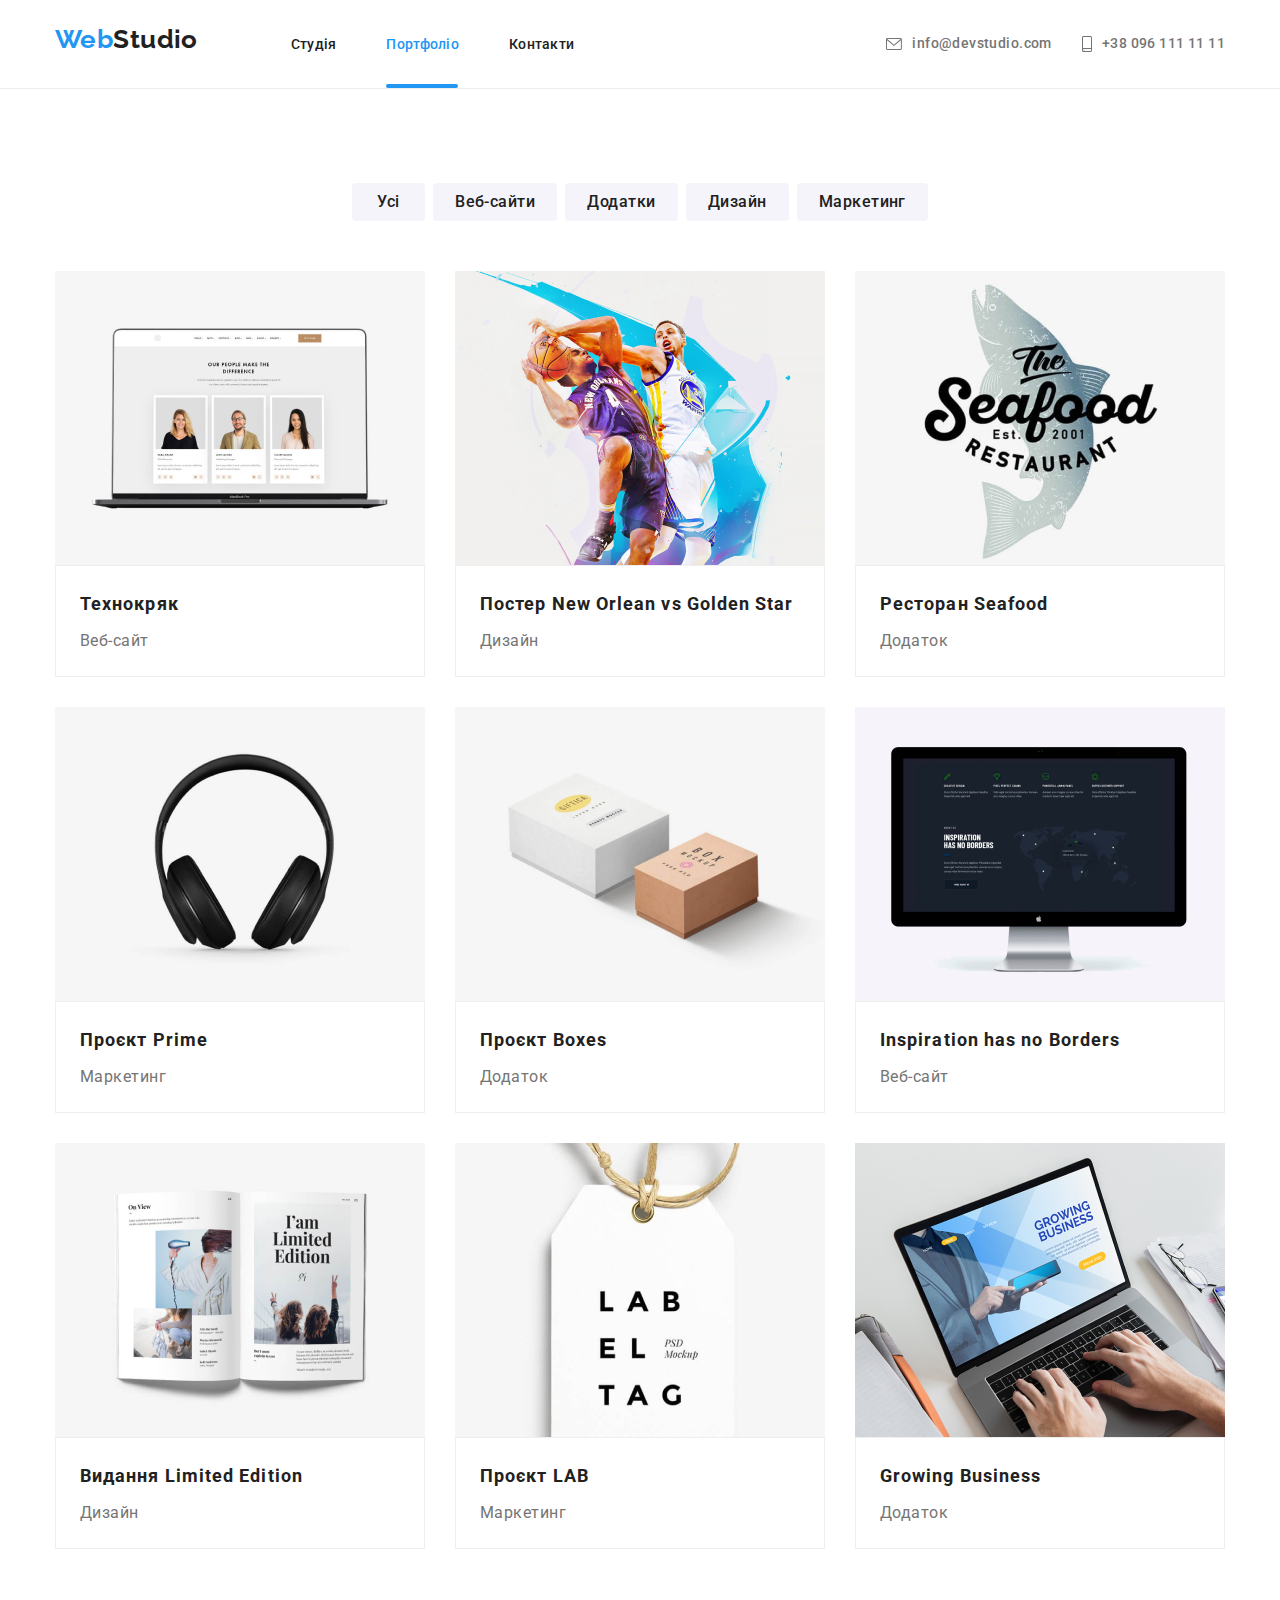
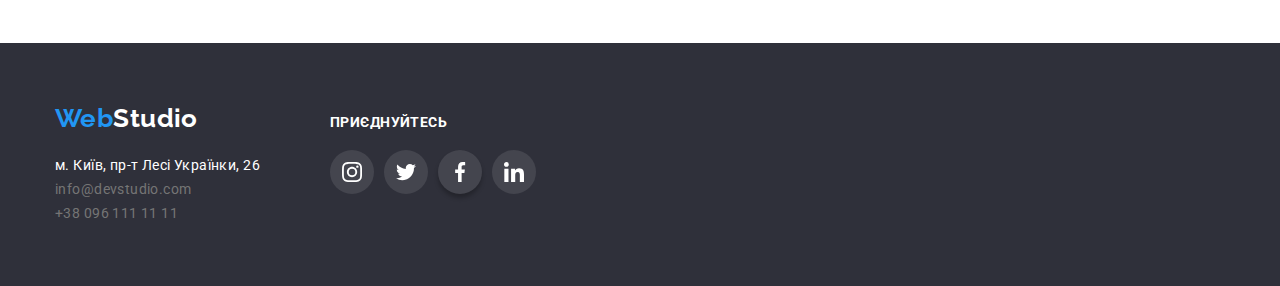
==== portfolio.html @ 05e3bb0e "Initial commit" ====
<!DOCTYPE html>
<html lang="uk">
 <head>
    <meta charset="UTF-8">
    <meta http-equiv="X-UA-Compatible" content="IE=edge">
    <meta name="viewport" content="width=device-width, initial-scale=1.0">
    <title>Document</title>
    <link rel="preconnect" href="https://fonts.googleapis.com">
    <link rel="preconnect" href="https://fonts.gstatic.com" crossorigin>
    <link href="https://fonts.googleapis.com/css2?family=Raleway:wght@700&family=Roboto:wght@400;500;700;900&display=swap" rel="stylesheet">
    <link rel="stylesheet" href="https://cdnjs.cloudflare.com/ajax/libs/modern-normalize/1.1.0/modern-normalize.min.css">
    <link rel="stylesheet" href="./css/stiles.css">
    
 </head>
 <body>
    <header>
       
      <div class="container">
        <div class="nav">
            <nav class="main-nav">
                <a href="./index.html" class="logo"><span class="web">Web</span>Studio </a>
                <ul class="site-nav">
                    <li class="item-nav"><a href="./index.html" class="site-nav">Студія </a></li>
                    <li class="item-nav"><a href="./portfolio.html" class="site-nav-active ">Портфоліо </a></li>
                    <li class="item-nav"><a href="" class="site-nav">Контакти </a></li>
                   
                 </ul>
             </nav>
               
             <ul class="connection">
              
                
                <li class="icon-mail">
                  <a href="mailto:info@devstudio.com" class="mail">
                     <svg class="mail-logo"><use  href="./img/sprite.svg#icon-envelope">
                     </use></svg>info@devstudio.com 
                  </a>
                </li>
                
                <li class="icon-phone"><a href="tel:+380961111111" class="phone"> <svg class="phone-logo" >
                  <use  href="./img/sprite.svg#icon-smartphone">
                  </use>
                 </svg>+38 096 111 11 11
               </a></li>
            </ul>
              
        </div>
       
            
                
            
     </div>
    </header>
     
        <main>
            <section class="section">
                
                <div class="container">

                    
                        <ul class="our-work">


                          
                            <li class="item">
                                <button class="button port">Усі</button>
            
                            </li>
                            <li class="item">
                                <button class="button port">Веб-сайти</button>
            
                            </li>
                            <li class="item">
                                <button class="button port">Додатки</button>
            
                            </li>
                            <li class="item">
                                <button class="button port">Дизайн</button>
            
                            </li>
                            <li class="item">
                                <button class="button port">Маркетинг</button>
            
                            </li>
                        </ul>



                        
                            <h1 class="visually-hidden">Наші роботи</h1>
                    
                      
                            <ul class="port-photo">


                              <a href="" class="item-foto ">
                                <li class="">
                                  <div class="foto-overley"><img src="./img/1img.png" alt="Технокряк" />
                                  </div>
                                 
                  
                                 <div class="card-content">
                                   <h2 class="portfolio">Технокряк</h2>
                                  <p class="name">
                                  Веб-сайт
                                  </p>
                                  </div>
                                </li>
                              </a>
                                
                              
                              <a href="" class="item-foto ">
                                <li class="">
                                  <div class="foto-overley"><img src="./img/2img.png" alt="Постер New Orlean" />
                                  </div>
                                  
                                   <div class="card-content">
                                     <h2 class="portfolio">Постер New Orlean vs Golden Star</h2>
                                       <p class="name">
                                          Дизайн
                                       </p>
                                   </div>
                                               
                                 </li>
                              </a>

                              
                              <a href="" class="item-foto ">
                                <li class="">
                                  <div class="foto-overley"><img src="./img/3.png" alt="Ресторан Seafood" />
                                  </div>
                                       
                                    <div class="card-content">
                                         <h2 class="portfolio">Ресторан Seafood</h2>
                                       <p class="name">
                                      Додаток
                                       </p>
                                    </div>
                                            
                                   
                                  </li>
                              </a>

                              
                              <a href="" class="item-foto ">
                                
                                <li class="">
                                    
                                  <div class="foto-overley"><img src="./img/4.png" alt="Проєкт Prime" />
                                  </div>
                                       
                                
                    
                                     <div class="card-content">
                                         <h2 class="portfolio">Проєкт Prime</h2>
                                       <p class="name">
                                    Маркетинг
                                       </p>
                                     </div>
                              
                            
                                </li>
                              </a>


                              
                              <a href="" class="item-foto ">
                                <li class="">
                                  <div class="foto-overley"><img src="./img/5.png" alt="Проєкт Boxes" />
                                  </div>
                                       
                                       
                                
                    
                                     <div class="card-content">
                                         <h2 class="portfolio">Проєкт Boxes</h2>
                                       <p class="name">
                                    Додаток
                                       </p>
                                     </div>
                             
                            
                                </li>
                              </a>

                              
                              <a href="" class="item-foto ">
                                <li class="">
                                  <div class="foto-overley"><img src="./img/6.png" alt="Inspiration has no Borders" />
                                  </div>
                                        
                                  
                                
                    
                                     <div class="card-content">
                                         <h2 class="portfolio">Inspiration has no Borders</h2>
                                       <p class="name">
                                    Веб-сайт
                                       </p>
                                     </div>
                              
                            
                            
                                </li>
                              </a>

                              
                              <a href="" class="item-foto ">
                                <li class="">
                                    
                                  <div class="foto-overley"><img src="./img/7.png" alt="Видання Limited Edition" />
                                  </div>
                                       
                               
                    
                                     <div class="card-content">
                                    <h2 class="portfolio">Видання Limited Edition</h2>
                                       <p class="name">
                                    Дизайн
                                       </p>
                                     </div>
                             
                            
                                </li>
                              </a>

                              
                              <a href="" class="item-foto ">
                                <li class="">
                                    
                                  <div class="foto-overley"><img src="./img/8.png" alt="Проєкт LAB" />
                                  </div>
                                       
                                
                    
                                     <div class="card-content">
                                         <h2 class="portfolio">Проєкт LAB</h2>
                                       <p class="name">
                                    Маркетинг
                                       </p>
                                     </div>
                              
                            
                                </li>
                              </a>

                              
                              <a href="" class="item-foto ">
                                <li class="">
                                    
                                  <div class="foto-overley"><img src="./img/9.png" alt="Growing Business" />
                                  </div>
                                       
                                
                    
                                     <div class="card-content">
                                         <h2 class="portfolio">Growing Business</h2>
                                       <p class="name">
                                    Додаток
                                       </p>
                                     </div>
                             
                            
                                </li>
                              </a>

                                


                               




                               


                               


                               


                               


                               
                            </ul>
                        
                    
                </div>

                
            </section>
        </main>
     
     
        <footer>
          <div class="container">
  
            
            <div class="footer">
                      <ul class="footer-list">
                        <address>
                        <a href="./index.html" class="footer logo"><span class="web">Web</span><span class="studio">Studio</span>  </a>
                         <li class="item"><a href="https://goo.gl/maps/DoAB9uZvHpaGdHEg8" class="address"> м. Київ, пр-т Лесі Українки, 26</a></li> 
                         <li class="item"> <a href="mailto:info@devstudio.com" class="footer-mail ">info@devstudio.com </a></li>
                         <li class="item"><a href="tel:+380961111111" class="footer-phone">+38 096 111 11 11 </a></li>
                        </address>
                        </ul>
  
                  <div class="union">
                    <p class="union-footer">ПРИЄДНУЙТЕСЬ</p>
                  <ul class="link-footer">
  
                    <li class="list-social">
                      <a href="" class="icon-footer">
                        <svg  class="svg" >
                          <use href="./img/sprite.svg#icon-instagram">
                          
                          </use>
                        </svg>
                      </a>
                      
                    </li>
  
                    <li class="list-social">
                      <a href="" class="icon-footer">
                        <svg  class="svg" >
                          <use href="./img/sprite.svg#icon-twitter">
                          
                          </use>
                        </svg>
                      </a>
                      
                    </li>
  
                    <li class="list-social">
                      <a href="" class="icon-footer-fb">
                        <svg  class="svg" >
                          <use href="./img/sprite.svg#icon-facebook">
                          
                          </use>
                        </svg>
                      </a>
                      
                    </li>
  
                    <li class="list-social">
                      <a href="" class="icon-footer">
                        <svg  class="svg" >
                          <use href="./img/sprite.svg#icon-linkedin">
                          
                          </use>
                        </svg>
                      </a>
                      
                    </li>
                   
                    
  
                  </ul>
                  </div>
                  
            </div>
              
                  
                    
                  
  
                  
              
             
          </div>
          
         
  
      </footer>
    
 </body>
</html>
---- css/stiles.css ----
:root{
    --primary-text-color: #757575; 
    --title-text-color:#212121;
    --accent-color: #212121;
    --active-link-color:#2196F3;
    --primary-bg-color: #fffffF;
    --bg-color:#2F303A;
    --button-bg-color:#F5F4FA;
    --icon-fill-color:#AFB1B8;
    --card-set-gap: 30px;
    --time-transition-duration:cubic-bezier(0.4, 0, 0.2, 1);
    --card-shadow: 0px 2px 1px -1px rgba(0, 0, 0, 0.2),
    0px 1px 1px 0px rgba(0, 0, 0, 0.14), 
    0px 1px 3px 0px rgba(0, 0, 0, 0.12);
}
h1,
h2,
h3,
h4,
h5,
h6,
p {
  margin: 0;
  padding: 0;
  
}
a{
    text-decoration: none;
}
body{
    
    
   color: var(--primary-text-color);
   background-color: var(--primary-bg-color);
   font-family: Roboto, sans-serif;
   font-size: 14px;
   line-height: 1.71;
   letter-spacing: 0.03em
   
}
img {
    display: block;
    max-width: 100%;
    height: auto;
  }


ul{
    list-style: none;
    margin: 0;
    padding: 0;
    margin-bottom: 0;
 } 
 /* стили навигации */
 header{
    border-bottom: 1px solid #ECECEC;
    
    
 }
 /* container */
.container{
   
    width: 1200px;
    padding: 0 15px;
    margin-left: auto;
    margin-right: auto;
}
.nav{
    display: flex;
}
 .main-nav{
    display: flex;
    
 }
 


 /* логотип */
 .logo{
    display: flex;
   
    padding-top: 24px;
    padding-bottom: 25px;
    margin-right: 93px;
    font-family: raleway, sans-serif;
    color:var(--title-text-color);
    font-weight: 700;
    font-size: 26px;
    line-height: 1.2;
    text-decoration: none;
    
    transition-property: color;
    transition-duration: 250ms;
    transition-timing-function: var(--time-transition-duration);

 }
 .logo:hover,
 .logo:focus{
    color: var(--active-link-color);
 }
 .web{ 
    color: var(--active-link-color);
    font-style: normal;
    font-weight: 700;
    font-size: 26px;
    line-height: 1.2;
 }
 
 
 
 
 .site-nav{
    display: flex;
    align-items: center;
     
    color: var(--accent-color);
    font-style: normal;
    font-weight: 500;
    line-height: 1.2;
    letter-spacing: 0.02em;
    text-decoration: none;
    margin-bottom: 0px;
    margin-top: 0;
    padding-left: 0;
    transition-property: color;
    transition-duration: 250ms;
    transition-timing-function: var(--time-transition-duration);
 }
 .site-nav-active{
    position: relative;
    
    color: var(--active-link-color);
    }
    .site-nav-active::after{
        position: absolute;
        display:inline-flex;
        content: "";
        width:100%;
        height: 4px;
        border-radius: 4px;
        background-color: var(--active-link-color);
        bottom: -36.5px ;
        right: 0.6px;
    }
    .site-nav .site-nav{
        padding-top: 32px;
        padding-bottom: 32px;
    }
 .site-nav .item-nav:not(:last-child){
    margin-right: 50px;
    
 }
 
 
.site-nav:hover,
.site-nav:focus{
    color:var(--active-link-color);
}
/* connection */
.connection{ 
    
    display: flex;
    align-items: center;
   padding-left: 0;
    margin-top: 0;
    margin-bottom: 0; 
   margin-right: 0;
   margin-left: auto;
   font-weight: 500;
   
}

.mail{
    display: flex;
    align-items: center;
    padding-top: 32px;
    padding-bottom: 32px;
    color: var(--primary-text-color);
    text-decoration: none;
    transition-property: color;
    transition-duration: 250ms;
    transition-timing-function: var(--time-transition-duration);
}



 .mail-logo{
    
    fill: var(--primary-text-color);
    width: 16px;
    height: 12px;
    margin-right: 10px;
    transition-property: color;
    transition-duration: 250ms;
    transition-timing-function: var(--time-transition-duration);
}
 
 .phone-logo{
   
    width: 10px;
    height: 16px;
    
    margin-right: 10px;
    fill: var(--primary-text-color);
    transition-property: color;
    transition-duration: 250ms;
    transition-timing-function: var(--time-transition-duration);
}
.icon-phone{
    margin-left: 30px;
    fill: var(--primary-text-color);
    transition-property: color;
    transition-duration: 250ms;
    transition-timing-function: var(--time-transition-duration);
   
}


.mail:hover,
.mail:focus{
    color:var(--active-link-color);
}
.mail:hover svg,
.mail:focus svg{
    fill:var(--active-link-color);
}
.phone{
    display: flex;
    align-items: center;
    padding-top: 32px;
    padding-bottom: 32px;
    
    margin-top: 0;
    margin-bottom: 0;  
      
    color: var(--primary-text-color);
    text-decoration: none;
    transition-property: color;
    transition-duration: 250ms;
    transition-timing-function: var(--time-transition-duration);
}

.phone:hover, 
.phone:focus{
    color:var(--active-link-color);
}

.phone:hover svg, 
.phone:focus svg{
    fill:var(--active-link-color);
}


/* hero */
.hero{
   
   background-image:url(../img/Img\ Overlay.png), url(../img/Img.jpg);
   background-repeat: no-repeat;
    background-color: var(--bg-color);
    padding: 200px 0;
   background-size: cover;
    background-position: 50% 50%;
    max-width: 1600px;
    height: 600px;
    margin-left: auto;
    margin-right: auto;
 }
 .hero-div{
    width: 1200px;
    text-align: center;
    padding: 0;
 }
.hero-title{
    width: 696px;
    color: var(--primary-bg-color);
    font-style: normal;
    font-weight: 900;
    font-size: 44px;
    line-height: 1.4;
    letter-spacing: 0.06em;
    text-transform: uppercase;    
    margin-top: 0;  
    margin-bottom: 30px;  
    margin-left: auto;
    margin-right: auto;
    
}





/* Button */

.button{
    font-family: Roboto, sans-serif;
    color: var(--primary-bg-color);
    background-color: var(--active-link-color) ;
    cursor: pointer;
    font-weight: 700;
    font-size: 16px;
    line-height: 1.8;
    letter-spacing: 0.06em;
    border: none;
    min-width: 73px;
    transition-property: color;
    transition-duration: 250ms;
    transition-timing-function: var(--time-transition-duration);

}

.button.order{
    padding: 10px 32px;
    min-width: 216px;
    border-radius: 4px;
    
}

.button:hover,
.button:focus{
    color:var(--accent-color);
    background-color: var(--active-link-color);
}

.backdrop{
    position: fixed;
    top: 0;
    left: 0;
    width: 100%;
    height: 100%;
    background-color: rgba(0, 0, 0, 0.2);
    transition-duration: 250ms;
    transition-timing-function: var(--time-transition-duration)
}

.backdrop.is-hidden{
    opacity: 0;
    pointer-events: none;
}
.modal{
    position: absolute;
    top: 50%;
    left: 50%;
    transform: translate(-50%, -50%);
    width: 528px;
    height: 581px;
    background-color: var(--primary-bg-color);
    box-shadow: 0px 1px 3px rgba(0, 0, 0, 0.12), 0px 1px 1px rgba(0, 0, 0, 0.14), 0px 2px 1px rgba(0, 0, 0, 0.2);
    border-radius: 4px;
    
}

.close-modal{
    position: absolute;
   
    right: 8px;
    top: 8px;
   min-width: 30px;
    height: 30px;
    background-image:url(../img/close.png) ;
    fill: var(--accent-color);
    
    background-color: var(--primary-bg-color);
    background-position: center;
    border: none;
    cursor: pointer;
}

/* class="benefits" */

.benefits-m{
    display: flex;
    margin-top: 0;
    margin-bottom: 0;
    padding: 0;
   
}
.benefits-m .item{
 width: 270px;
 
}
.benefits-m .item:not(:last-child){
    margin-right: 30px;
}

.benefits-m .item::before{
    display: block;
    content: "";
    height: 120px;
    background-color: var(--button-bg-color);
    background-repeat: no-repeat;
    background-position: center; 
    
}

 
.icon-antena::before{
    background-image: url("../img/Group\ \(1\).svg");
   
}
.icon-clock::before{
    background-image:url("../img/clock\ 1\ \(1\).svg") ;
}
.icon-pc::before{
    background-image: url("../img/diagram\ 1\ \(1\).svg");
}
.icon-cosmo::before{
    background-image: url("../img/astronaut\ 1\ \(1\).svg");
}
.visually-hidden{
    position: absolute;
  width: 1px;
  height: 1px;
  margin: -1px;
  border: 0;
  padding: 0;
  white-space: nowrap;
  clip-path: inset(100%);
  clip: rect(0 0 0 0);
  overflow: hidden;
}
.benefits{
    font-style: normal;
    font-weight: 700;
    font-size: 14px;
    line-height: 1.2;
    letter-spacing: 0.03em;
    text-transform: uppercase;
    color: var(--title-text-color);
    margin: 0;
    margin-bottom: 10px;
    margin-top: 30px;

}
.text{
    margin: 0;
}

/* section */
section{
    
   
    padding-top: 94px;
    padding-bottom: 94px;
}
.section-ow{
    padding-top: 0;
}

 .card-thumb{
    position: relative;
}

.card-thumb-decstop::before{
    position: absolute;
    content: "";
    display: flex;
    width: 100%;
    height: 70px;
    background-color: rgba(47, 48, 58, 0.8);
    transform: translate(0%, 225px);
}

.card-thumb-decstop::after{
    position: absolute;
    content: "Десктопні додатки";
    font-weight: 700;
    font-size: 14px;
    line-height: 16px;
    text-align: center;
    letter-spacing: 0.03em;
    color: var(--primary-bg-color);
    text-transform: uppercase;
    transform: translate(-50%, -40px);
}

.card-thumb-mobail{
    position: relative;
}
.card-thumb-mobail::before{
    position: absolute;
    content: "";
    display: flex;
    width: 100%;
    height: 70px;
    background-color: rgba(47, 48, 58, 0.8);
    transform: translate(0%, 225px);
}

.card-thumb-mobail::after{
    position: absolute;
    content: "Мобільні додатки";
    font-weight: 700;
    font-size: 14px;
    line-height: 16px;
    text-align: center;
    letter-spacing: 0.03em;
    color: var(--primary-bg-color);
    text-transform: uppercase;
    transform: translate(-50%, -40px);
}

.card-thumb-disain{
    position: relative;
}
.card-thumb-disain::before{
    position: absolute;
    content: "";
    display: flex;
    width: 100%;
    height: 70px;
    background-color: rgba(47, 48, 58, 0.8);
    transform: translate(0%, 225px);
}

.card-thumb-disain::after{
    position: absolute;
    content: "Дизайнерські рішення";
    font-weight: 700;
    font-size: 14px;
    line-height: 16px;
    text-align: center;
    letter-spacing: 0.03em;
    color: var(--primary-bg-color);
    text-transform: uppercase;
    transform: translate(-50%, -40px);
}

.card-thumb-decstop{
    position: relative;
}
/* Чим ми займаємось */


.work.list{
   
    font-style: normal;
    font-weight: 700;
    font-size: 36px;
    line-height: 1.2;
   text-align: center;
    letter-spacing: 0.03em;
   
   margin: 0;
   margin-bottom: 50px;
    color: var(--title-text-color);
}
.what.we.work{
   
  list-style: none;
  display: flex;
  gap: var(--card-set-gap);
  margin-bottom: 0;
}



/* team*/
.work{
    font-style: normal;
    font-weight: 700;
    font-size: 36px;
    line-height: 1.2;
    text-align: center;
    letter-spacing: 0.03em;
   
   margin: 0;
   margin-bottom: 50px;
    color: var(--title-text-color);
}
.section-team{
    background-color: var(--button-bg-color);
    padding: 94px 0;
}
.team{
    display: flex;
    margin-top: 0;
    margin-bottom: 0;
    padding-left: 0;
    border-radius: 4px;
  
    
    
}
.team .item-team{
    width: 270px;
    margin-right: 30px;
    border: 1px solid#ECECEC;
    border-radius: 0px 0px 4px 4px;
    background-color: var(--primary-bg-color);
    box-shadow: 0px 1px 3px rgba(0, 0, 0, 0.12), 
    0px 1px 1px rgba(0, 0, 0, 0.14), 
    0px 2px 1px rgba(0, 0, 0, 0.2);
}   
.team .item-team:nth-child(4n){
    margin-right: 0;
}

.card-comand{
    padding: 30px 0;

}
.comand{
    margin-bottom: 10px;
    line-height: 1.2;
    letter-spacing: 0.03em;
    color:  var(--title-text-color);
    font-weight: 500;
    text-align: center;
    box-shadow:(0px 4px 4px rgba(0, 0, 0, 0.25));
}

.action{
    display: flex;
    
    justify-content: center;
    margin-bottom: 0;
    
}
.svg{
    
    width: 20px;
    height: 20px;
    padding: 0;
   
}
  .list-social{
    
    margin-left: 10px;
}
.list-social:nth-child(1){
    margin-left: 0;
   }


   .link-icon{
    width: 44px;
    height: 44px;
    display: flex;
    align-items: center;
    justify-content: center;
    border: none;
    border-radius: 50%;
    background-color: var(--primary-bg-color);
    fill: var(--icon-fill-color);
    transition-property: background-color, fill;
    transition-duration: 250ms;
    transition-timing-function: var(--time-transition-duration);
    
   } 

   .link-icon:hover,
   .link-icon:focus{
    background-color: var(--active-link-color);
    fill: var(--primary-bg-color);
   }

   
    
.card-text{
    margin-bottom: 16px;
    font-size: 16px;
    line-height: 1.2;
    letter-spacing: 0.03em;
    color: var(--primary-text-color);
    text-align: center;
    font-weight: 400;
}

.clients{
    display: flex;
    margin-top: 0;
    margin-bottom: 0;
    padding-left: 0;
}

.client-item{
    display: flex;
    justify-content: center;
    width: 170px;
    height: 92px;
    margin-left: 30px;
    
   
}

.client-item:nth-child(1){
 margin-left: 0;
}

.client-icon{
    display: flex;
    justify-content: center;
    align-items: center;
    fill: var(--icon-fill-color);
    width: 100%;
    height: 100%;
    border: 1px solid #AFB1B8;
    border-radius: 4px;
    transition-property: border, fill;
    transition-duration: 250ms;
    transition-timing-function: var(--time-transition-duration);
}

.client-logo{
   width: 106px;
   height: 60px;
}

.client-icon:hover,
.client-icon:focus{
fill: var(--active-link-color);
border: 1px solid var(--active-link-color);
}


/* footer */

footer{
    display: flex;
    margin-bottom: 0;
    margin: 0px  ;
    padding: 60px 0;
    background-color: var(--bg-color);
    color: var(--primary-bg-color);
   
    
}
.footer{
    display: flex;
    align-items: baseline;
}

.footer.logo{
    display: inline-block;
    margin-bottom: 20px;
    margin-left: 0;
    margin-right: 0;
    padding: 0;
}

 .item-footer{
    margin-bottom: 9px;
}
 .item-footer:last-child{
    margin-bottom: 0;
}
.address{
    
    text-decoration: none;
    font-style: normal;
    color:var(--primary-bg-color)
    


}

.footer-mail,
.footer-phone{
    font-style: normal;
    color: var(--primary-text-color);
    text-decoration: none;
    transition-property: color;
    transition-duration: 250ms;
    transition-timing-function: var(--time-transition-duration);   
    
}
.address:hover,
.address:focus,
.footer-mail:hover,
.footer-mail:focus,
.footer-phone:hover,
.footer-phone:focus{
    color:var(--active-link-color);
    
}

.link-footer{
    display: flex;
    
    
}
.union{
    margin-left: 70px;
    
}

.union-footer{
    
   
    font-weight: 700;
    font-size: 14px;
    line-height: 16px;
    letter-spacing: 0.03em;
    text-transform: uppercase;
    margin-bottom: 20px;
}
.icon-footer{
    display: flex;
    align-items: center;
    justify-content: center;
    background-color: rgba(255, 255, 255, 0.1);
    border: none;
    border-radius: 50%;
    width: 44px;
    height: 44px;
    fill: var(--primary-bg-color);
    transition-property: background-color;
    transition-duration: 250ms;
    transition-timing-function: var(--time-transition-duration);
}
.icon-footer:hover,
.icon-footer:focus,
.icon-footer-fb:focus,
.icon-footer-fb:hover{
    background-color: var(--active-link-color);
}


.icon-footer-fb{
    display: flex;
    align-items: center;
    justify-content: center;
    background-color: rgba(255, 255, 255, 0.1);
    border: none;
    border-radius: 50%;
    width: 44px;
    height: 44px;
    fill: var(--primary-bg-color);
    box-shadow: 0px 4px 4px rgba(0, 0, 0, 0.25);
}
/* portfolio */

.studio{
    color: var(--primary-bg-color);
    font-style: normal;
    font-weight: 700;
    font-size: 26px;
    line-height: 31px;
}
.studio:hover{
color:var(--active-link-color);
}


.our-work{
    display: flex;
    justify-content: center;
    min-width: 73px;
    padding-left: 0;
    margin-top: 0;
    margin-bottom: 50px;
    border-radius: 4px;
   
   

    
}

.our-work .item + .item{
    margin-left: 8px;
}
.button.port.active{
    background-color: var(--active-link-color);
    color: var(--primary-bg-color) ;
    padding: 6px 25px;
   
}
.button.port{
    color: var(--accent-color);
    font-style: normal;
    font-weight: 500;
    font-size: 16px;
    line-height: 1.2;
    background-color: var(--button-bg-color);
    letter-spacing: 0.03em;
    height: 38px;
    left: 593px;
    top: 174px;
    padding: 6px 22px;
    border-radius: 4px;
    transition-property: color, background-color;
    transition-duration: 250ms;
    transition-timing-function: var(--time-transition-duration);
}
.button.port.active:hover,
.button.port.active:focus,
.button.port:hover,
.button.port:focus{
    color: var(--primary-bg-color);
    background-color: var(--active-link-color);
}
.item-foto{
    
    transition-property:  box-shadow;
    transition-duration: 250ms;
    transition-timing-function: var(--time-transition-duration);
    
}
.foto-overley{
    position: relative;
    width: 370px;
    height: 294px;
    overflow: hidden;
}
.foto-overley::before{
    position: absolute;
    content: "";
    top: 0;
    left: 0;
    width: 100%;
    height: 100%;
    background-color: rgba(33, 150, 243, 0.9);;
    transform: translatey(100%);
    transition: transform 250ms var(--time-transition-duration);
}
.foto-overley::after{
    position: absolute;
    content: "Ресурс пропонує комплексні пропозиції з різним рівнем функціоналу та сервісів. Все це дозволить відвідувачу отримати вичерпні відомості про компанію чи приватну особу.";
    font-size: 18px;
    line-height: 1.56;
    color: var(--primary-bg-color);
    top: 0;
    left: 0;
    width: 100%;
    padding: 63px 24px;
    transform: translatey(100%);
    transition: transform 250ms var(--time-transition-duration);
    
}

 .item-foto:hover .foto-overley::after, 
 .item-foto:focus .foto-overley:focus:after,
 .item-foto:hover .foto-overley::before, 
 .item-foto:focus .foto-overley:focus::before{
    transform: translateY(0);
}


.item-foto:hover, 
.item-foto:focus{
    box-shadow: 0px 4px 4px rgba(0, 0, 0, 0.25);
}
.port-photo{
    width: 1200px;
    display: flex;
    flex-wrap: wrap;
    padding-left: 0;
    padding-right: 0;
    margin-top: 0;
    margin-bottom: 0;
    
}

.list-foto{
    text-decoration: none;
}

.port-photo > .item-foto{
    flex-basis: calc(100% / 3 - var(--card-set-gap));
    
    
    margin-left: var(--card-set-gap);
    margin-top: var(--card-set-gap);
}
.port-photo > .item-foto:nth-child(3n + 1) {
    margin-left: 0;
   
  }
  .port-photo > .item-foto:nth-child(-n + 3) {
    margin-top: 0;
  }


   
.portfolio{
    margin-bottom: 4px;
    font-style: normal;
    font-weight: 700;
    font-size: 18px;
    line-height: 2;
    
    letter-spacing: 0.06em;
    color: var(--title-text-color);

}

.name{
   
    font-style: normal;
    font-weight: 400;
    font-size: 16px;
    line-height: 1.88;
    letter-spacing: 0.03em;
    color: var(--primary-text-color);
    margin: 0;
}
.card-content{
    padding: 20px 24px;
    border: 1px solid #EEEEEE;
    
}
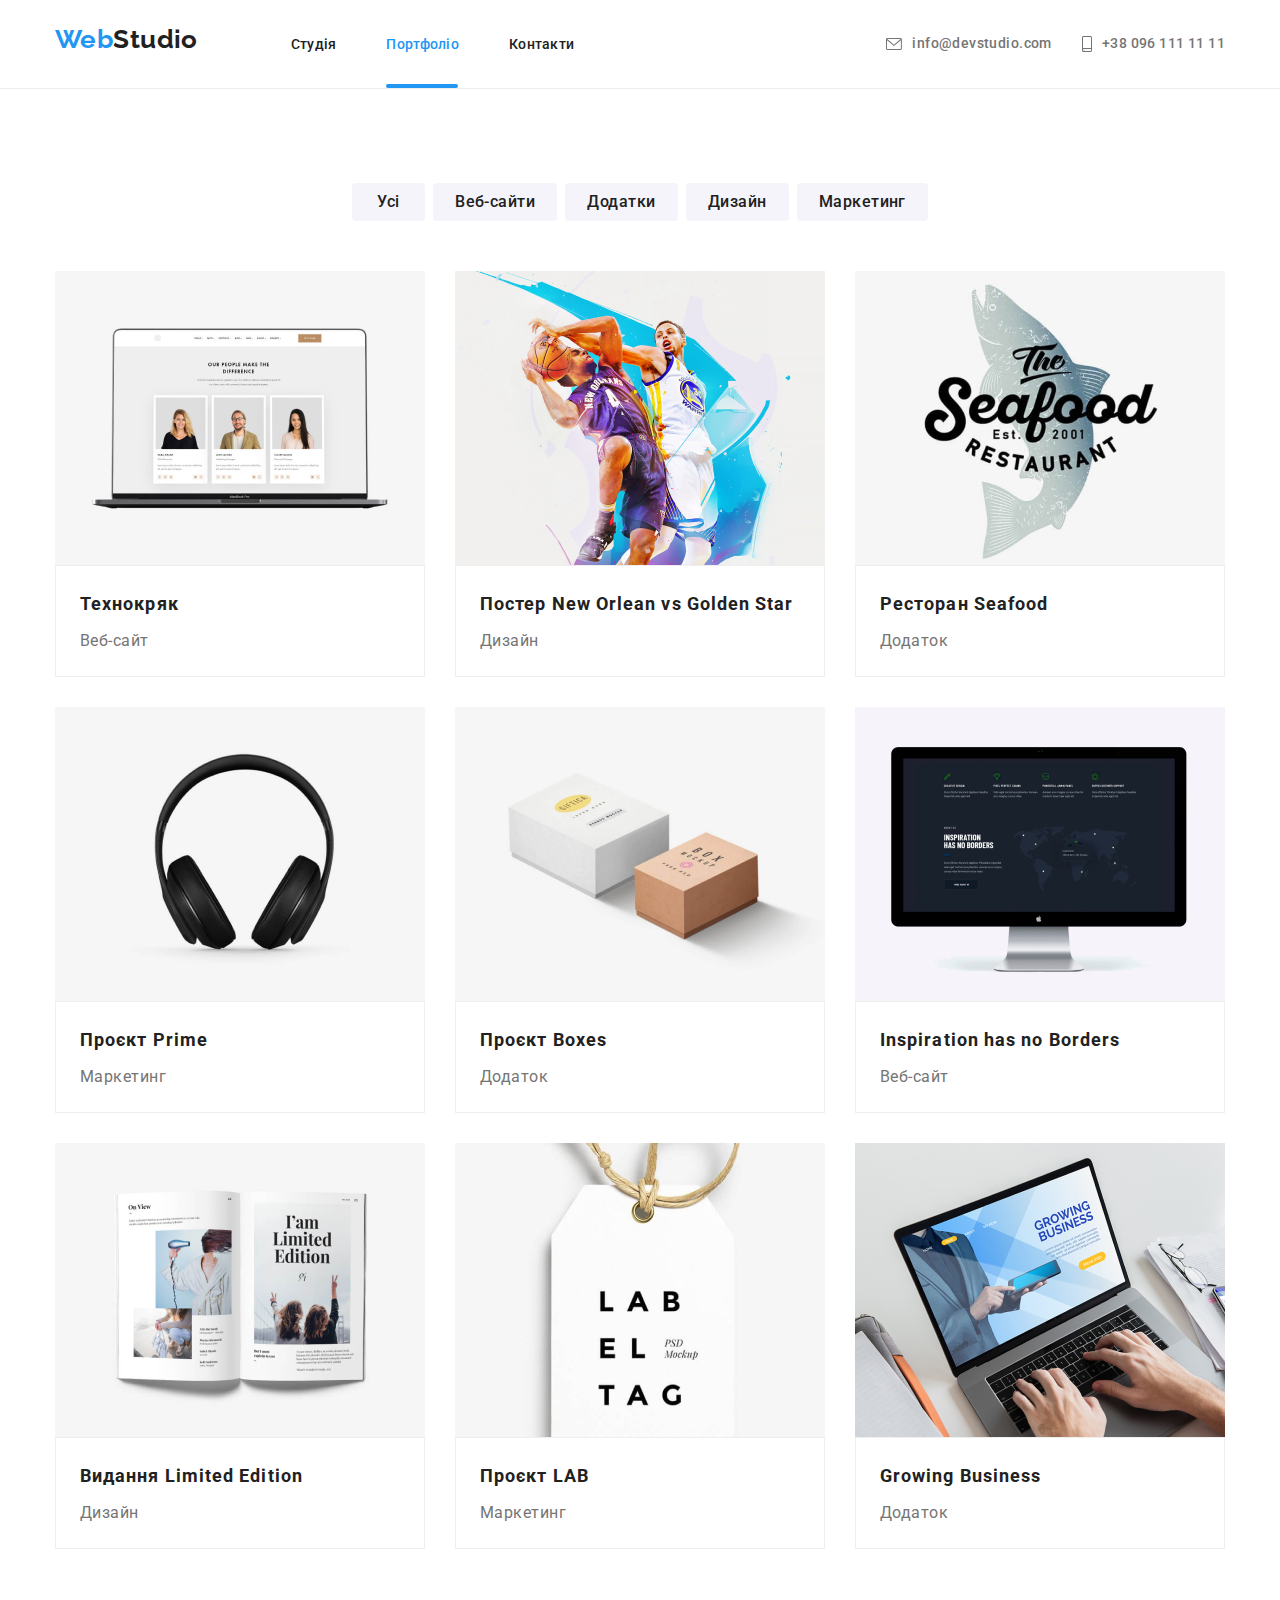
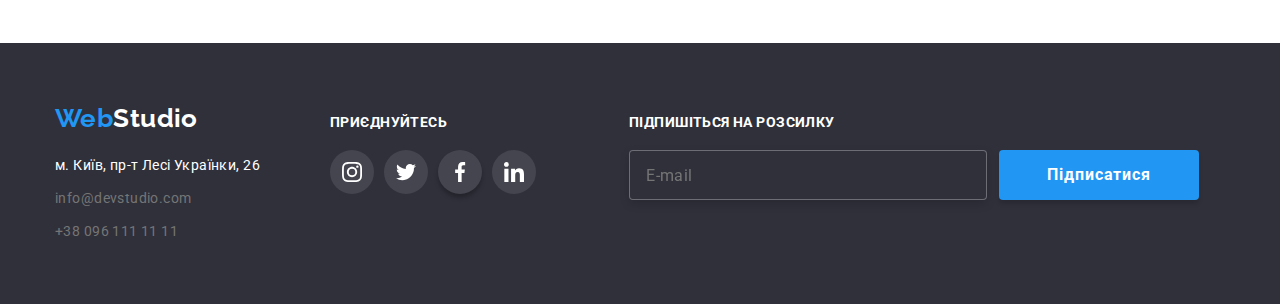
==== commit 771d6358: "9.10" ====
--- a/portfolio.html
+++ b/portfolio.html
@@ -300,70 +300,79 @@
   
             
             <div class="footer">
-                      <ul class="footer-list">
-                        <address>
-                        <a href="./index.html" class="footer logo"><span class="web">Web</span><span class="studio">Studio</span>  </a>
-                         <li class="item"><a href="https://goo.gl/maps/DoAB9uZvHpaGdHEg8" class="address"> м. Київ, пр-т Лесі Українки, 26</a></li> 
-                         <li class="item"> <a href="mailto:info@devstudio.com" class="footer-mail ">info@devstudio.com </a></li>
-                         <li class="item"><a href="tel:+380961111111" class="footer-phone">+38 096 111 11 11 </a></li>
-                        </address>
-                        </ul>
-  
-                  <div class="union">
-                    <p class="union-footer">ПРИЄДНУЙТЕСЬ</p>
-                  <ul class="link-footer">
-  
-                    <li class="list-social">
-                      <a href="" class="icon-footer">
-                        <svg  class="svg" >
-                          <use href="./img/sprite.svg#icon-instagram">
-                          
-                          </use>
-                        </svg>
-                      </a>
-                      
-                    </li>
-  
-                    <li class="list-social">
-                      <a href="" class="icon-footer">
-                        <svg  class="svg" >
-                          <use href="./img/sprite.svg#icon-twitter">
-                          
-                          </use>
-                        </svg>
-                      </a>
-                      
-                    </li>
-  
-                    <li class="list-social">
-                      <a href="" class="icon-footer-fb">
-                        <svg  class="svg" >
-                          <use href="./img/sprite.svg#icon-facebook">
-                          
-                          </use>
-                        </svg>
-                      </a>
-                      
-                    </li>
-  
-                    <li class="list-social">
-                      <a href="" class="icon-footer">
-                        <svg  class="svg" >
-                          <use href="./img/sprite.svg#icon-linkedin">
-                          
-                          </use>
-                        </svg>
-                      </a>
-                      
-                    </li>
-                   
-                    
-  
-                  </ul>
-                  </div>
-                  
-            </div>
-              
+              <ul class="footer-list">
+                <address>
+                <a href="./index.html" class="footer logo"><span class="web">Web</span><span class="studio">Studio</span>  </a>
+                 <li class="item-footer"><a href="https://goo.gl/maps/DoAB9uZvHpaGdHEg8" class="address"> м. Київ, пр-т Лесі Українки, 26</a></li> 
+                 <li class="item-footer"><a href="mailto:info@devstudio.com" class="footer-mail ">info@devstudio.com </a></li>
+                 <li class="item-footer"><a href="tel:+380961111111" class="footer-phone">+38 096 111 11 11 </a></li>
+                </address>
+                </ul>
+
+          <div class="union">
+            <p class="union-footer">ПРИЄДНУЙТЕСЬ</p>
+          <ul class="link-footer">
+
+            <li class="list-social">
+              <a href="" class="icon-footer">
+                <svg  class="svg" >
+                  <use href="./img/sprite.svg#icon-instagram">
+                  
+                  </use>
+                </svg>
+              </a>
+              
+            </li>
+
+            <li class="list-social">
+              <a href="" class="icon-footer">
+                <svg  class="svg" >
+                  <use href="./img/sprite.svg#icon-twitter">
+                  
+                  </use>
+                </svg>
+              </a>
+              
+            </li>
+
+            <li class="list-social">
+              <a href="" class="icon-footer-fb">
+                <svg  class="svg" >
+                  <use href="./img/sprite.svg#icon-facebook">
+                  
+                  </use>
+                </svg>
+              </a>
+              
+            </li>
+
+            <li class="list-social">
+              <a href="" class="icon-footer">
+                <svg  class="svg" >
+                  <use href="./img/sprite.svg#icon-linkedin">
+                  
+                  </use>
+                </svg>
+              </a>
+              
+            </li>
+           
+            
+
+          </ul>
+          </div>
+          <div class="footer-sub">
+          <div class="subscription">
+            <label >Підпишіться на розсилку</label> <input type="email" placeholder="E-mail" class="subscry">
+            
+          </div>
+
+          
+            <button class="button-sub">Підписатися</button>
+          </div>
+          
+    </div>
+      
                   
                     
                   
--- a/css/stiles.css
+++ b/css/stiles.css
@@ -339,33 +339,183 @@
 }
 .modal{
     position: absolute;
+    display: flex;
+    flex-direction: column;
+    
     top: 50%;
     left: 50%;
     transform: translate(-50%, -50%);
     width: 528px;
-    height: 581px;
+    min-height: 581px;
     background-color: var(--primary-bg-color);
     box-shadow: 0px 1px 3px rgba(0, 0, 0, 0.12), 0px 1px 1px rgba(0, 0, 0, 0.14), 0px 2px 1px rgba(0, 0, 0, 0.2);
     border-radius: 4px;
-    
+    padding: 40px;
+    
+    
+}
+.data{
+    font-family: 'Roboto';
+    font-style: normal;
+    font-weight: 700;
+    font-size: 20px;
+    line-height: 23px;
+    text-align: center;
+    letter-spacing: 0.03em;
+    color: var(--accent-color);
+
+    margin-bottom: 30px;
+  }
+
+  .form-fild{
+    position: relative;
+    margin-bottom: 34px;
+    display: flex;
+    flex-direction: column;
+   
+  }
+
+  
+
+  .form-label{
+    position: absolute;
+    top: 50%;
+    left: 40px;
+    margin: 0;
+    padding: 0;
+    
+    margin-bottom: 4px;
+    transform: translateY(-50%)
+    
+    
+  }
+
+  .form-fild input {
+    margin: 0;
+    padding: 16px 20px;
+    padding-left: 50px;
+    border: 1px solid var(--accent-color);
+    border-radius: 4px;
+
+  }
+  .form-fild input:focus{
+    border: solid var(--active-link-color);
+   
+  }
+  
+  
+  
+    textarea{
+      resize: none;
+      padding: 6px 10px;
+      height: 120px;
+    }
+   
+  
+    .send{
+      font-family: 'Roboto';
+      font-style: normal;
+      font-weight: 700;
+      font-size: 16px;
+      line-height: 30px;
+      margin-left: auto;
+      margin-right: auto;
+      
+      
+      
+      letter-spacing: 0.06em;
+      
+      color: var(--primary-bg-color);
+      background-color: var(--active-link-color);
+      width: 150px;
+      border: none;
+      border-radius: 5px;
+      
+    }
+  
+    .check{
+      display: flex;
+      justify-content: center;
+      align-items: center;
+      margin-bottom: 30px;
+      font-family: 'Roboto';
+      font-style: normal;
+      font-weight: 400;
+      font-size: 14px;
+      line-height: 24px;
+      /* identical to box height, or 171% */
+
+      letter-spacing: 0.03em;
+
+      color: var(--primary-text-color);
+
+    }
+   
+     
+   .box{
+    margin-right: 7px;
+    width: 16px;
+    height: 15px;
+    
+   }
+   
+  
+   .icon{
+    position: absolute;
+    display: inline-block;
+    top: 50%;
+    left: 14px;
+    transform: translateY(-50%);
+    
+    
+   }
+
+.svg-modal{
+    width: 18px;
+    height: 18px;
+}
+
+.form-fild:focus-within > .icon, .form-input:not(:placeholder-shown) + .svg-modal{
+    fill: var(--active-link-color);
+}
+
+.treaty{
+    color: var(--active-link-color);
+    text-decoration: underline;
+    margin-left: 5px;
 }
 
 .close-modal{
     position: absolute;
    
-    right: 8px;
+    right: -6px;
     top: 8px;
-   min-width: 30px;
+    width: 30px;
     height: 30px;
-    background-image:url(../img/close.png) ;
+    
     fill: var(--accent-color);
     
     background-color: var(--primary-bg-color);
     background-position: center;
     border: none;
+    border-radius: 50%;
     cursor: pointer;
 }
 
+.close-modal:hover{
+    fill: var(--active-link-color)
+}
+
+textarea{
+    resize: none;
+    padding: 12px, 16px;
+}
+
+.form-fild:focus-within > .form-label, .form-input:not(:placeholder-shown) + .form-label
+ {
+  transform: translate(-40px, -55px);
+ 
+ }
 /* class="benefits" */
 
 .benefits-m{
@@ -829,6 +979,67 @@
     fill: var(--primary-bg-color);
     box-shadow: 0px 4px 4px rgba(0, 0, 0, 0.25);
 }
+
+.subscription{
+    display: flex;
+    flex-direction: column;
+    justify-content: center;
+    margin-left: 93px;
+    text-transform: uppercase;
+    font-weight: 700;
+    font-size: 14px;
+    line-height: 16px;
+}
+
+.subscry{
+    width: 358px;
+    height: 50px;
+    background-color: var(--bg-color);
+    border: 1px solid rgba(255, 255, 255, 0.3);
+    filter: drop-shadow(0px 4px 4px rgba(0, 0, 0, 0.15));
+    border-radius: 4px;
+    padding-left: 16px;
+    margin-top: 20px;
+    font-family: 'Roboto';
+    font-style: normal;
+    font-weight: 400;
+    font-size: 16px;
+    line-height: 20px;
+    /* identical to box height, or 125% */
+    letter-spacing: 0.03em;
+    color: rgba(255, 255, 255, 0.6);
+}
+
+.button-sub{
+    width: 200px;
+    height: 50px;
+    background-color: var(--active-link-color);
+    box-shadow: 0px 4px 4px rgba(0, 0, 0, 0.15);
+    border-radius: 4px;
+    border: none;
+    padding: 10px 28px;
+    font-family: 'Roboto';
+    font-style: normal;
+    font-weight: 700;
+    font-size: 16px;
+    line-height: 30px;
+/* identical to box height, or 188% */
+    letter-spacing: 0.06em;
+    color: var(--primary-bg-color);
+    margin-left: 12px;
+    cursor: pointer;
+}
+
+.button-sub:hover,
+.button-sub:focus{
+    color:var(--accent-color);
+    
+}
+
+.footer-sub{
+    display: flex;
+    align-items: flex-end
+}
 /* portfolio */
 
 .studio{
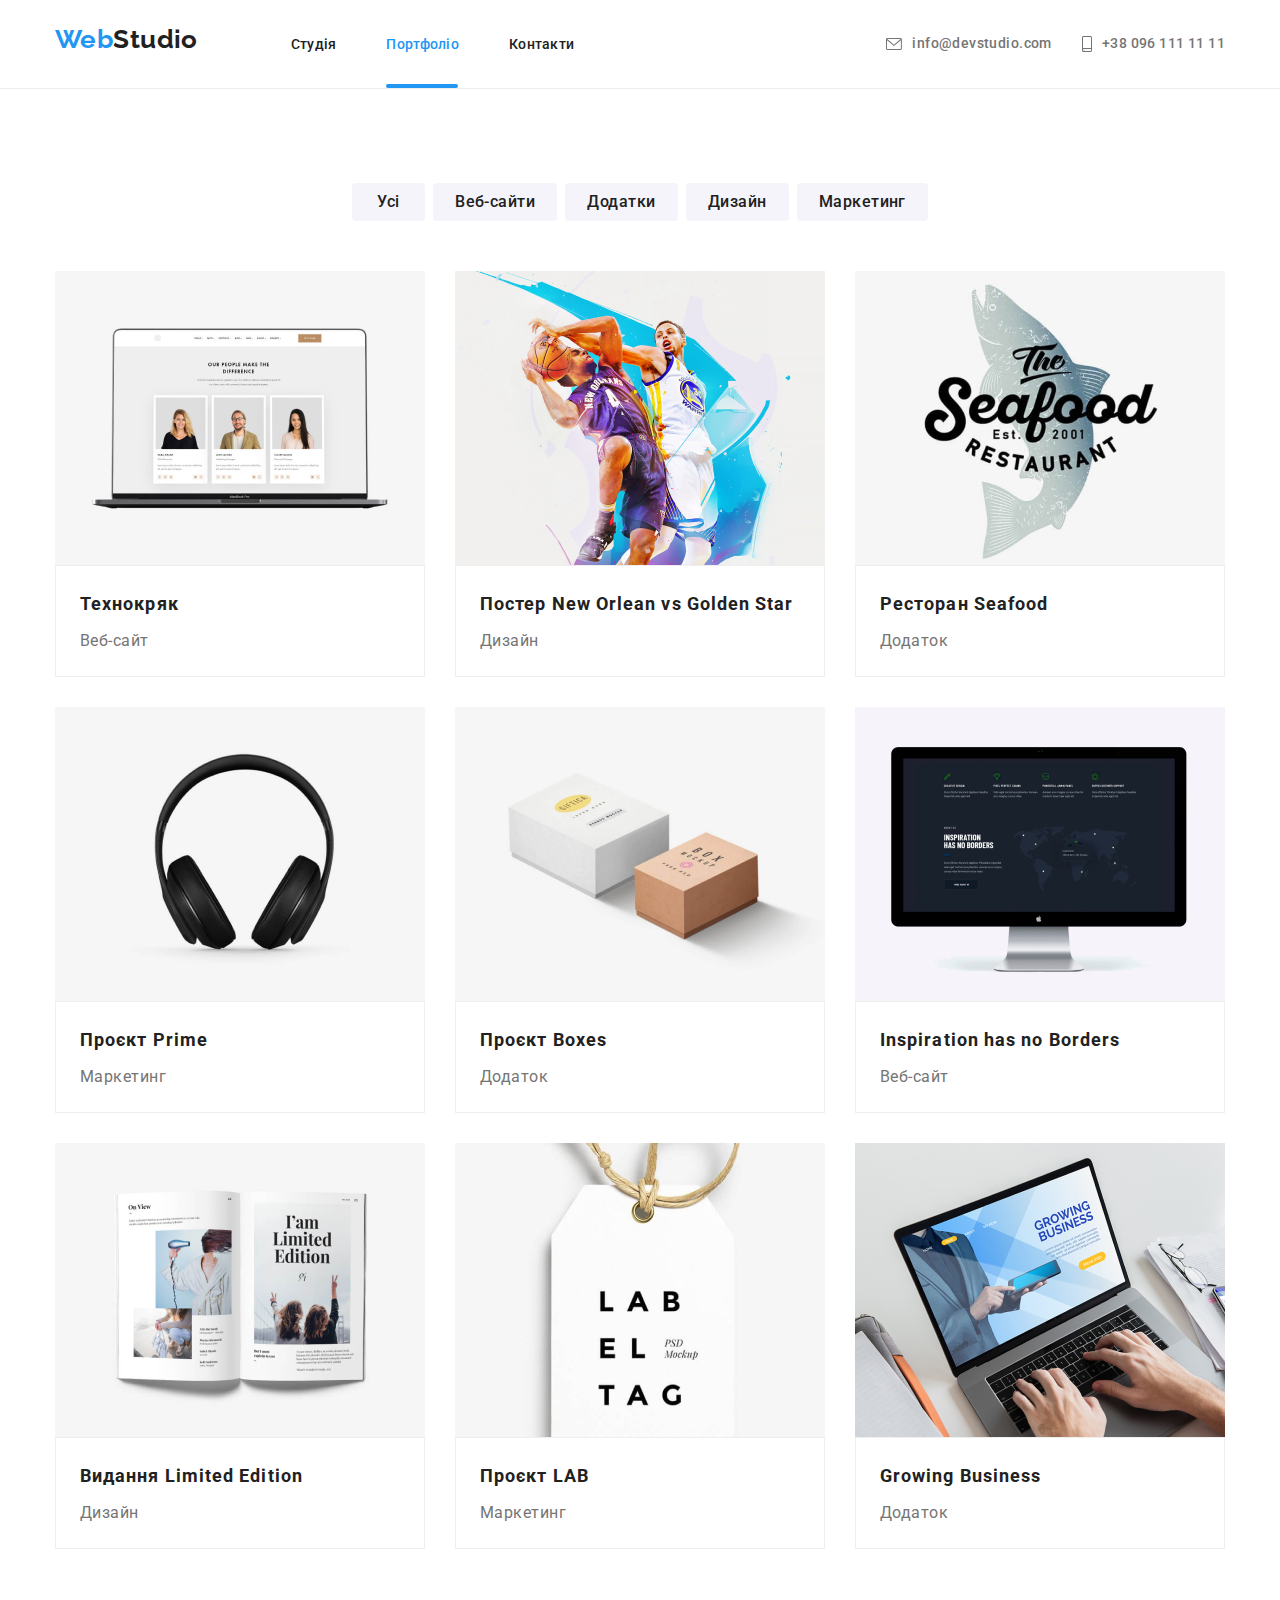
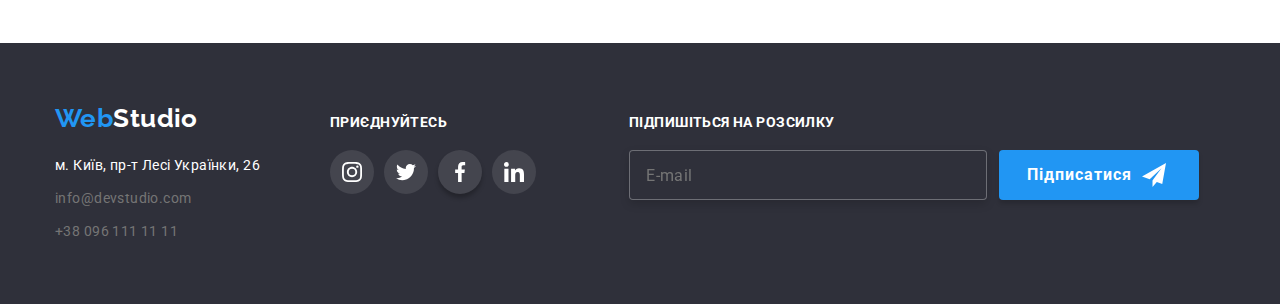
==== commit ccd96817: "10.10" ====
--- a/portfolio.html
+++ b/portfolio.html
@@ -368,7 +368,9 @@
           </div>
 
           
-            <button class="button-sub">Підписатися</button>
+            <button class="button-sub">Підписатися <svg class="send"><use  href="./img/sprite.svg#icon-icon-send">
+            </use></svg>
+          </button>
           </div>
           
     </div>
--- a/css/stiles.css
+++ b/css/stiles.css
@@ -369,13 +369,12 @@
 
   .form-fild{
     position: relative;
-    margin-bottom: 34px;
+    margin-bottom: 24px;
     display: flex;
     flex-direction: column;
    
   }
 
-  
 
   .form-label{
     position: absolute;
@@ -383,36 +382,40 @@
     left: 40px;
     margin: 0;
     padding: 0;
-    
-    margin-bottom: 4px;
     transform: translateY(-50%)
-    
-    
   }
 
+ 
   .form-fild input {
+   
+    
     margin: 0;
     padding: 16px 20px;
     padding-left: 50px;
     border: 1px solid var(--accent-color);
     border-radius: 4px;
-
+    height: 40px;
   }
+  
   .form-fild input:focus{
-    border: solid var(--active-link-color);
+    
+    border: 1px solid var(--active-link-color);
    
   }
   
   
   
+  
+  
+    
     textarea{
-      resize: none;
-      padding: 6px 10px;
-      height: 120px;
+        resize: none;
+        padding: 12px 16px;
+        height: 120px;
+        margin: 0;
     }
-   
   
-    .send{
+    .button-send{
       font-family: 'Roboto';
       font-style: normal;
       font-weight: 700;
@@ -420,16 +423,13 @@
       line-height: 30px;
       margin-left: auto;
       margin-right: auto;
-      
-      
-      
       letter-spacing: 0.06em;
-      
       color: var(--primary-bg-color);
       background-color: var(--active-link-color);
-      width: 150px;
+      cursor: pointer;
       border: none;
-      border-radius: 5px;
+      border-radius: 4px;
+      padding: 10px 52px;
       
     }
   
@@ -473,6 +473,8 @@
 .svg-modal{
     width: 18px;
     height: 18px;
+    top: 50%;
+    transform: translateY(20%);
 }
 
 .form-fild:focus-within > .icon, .form-input:not(:placeholder-shown) + .svg-modal{
@@ -506,14 +508,11 @@
     fill: var(--active-link-color)
 }
 
-textarea{
-    resize: none;
-    padding: 12px, 16px;
-}
+
 
 .form-fild:focus-within > .form-label, .form-input:not(:placeholder-shown) + .form-label
  {
-  transform: translate(-40px, -55px);
+  transform: translate(-40px, -42px);
  
  }
 /* class="benefits" */
@@ -1028,12 +1027,27 @@
     color: var(--primary-bg-color);
     margin-left: 12px;
     cursor: pointer;
+    display: flex;
+    align-items: center;
+
 }
 
 .button-sub:hover,
 .button-sub:focus{
     color:var(--accent-color);
     
+}
+
+.button-sub:hover svg,
+.button-sub:focus svg{
+    fill:var(--accent-color);
+}
+
+.send{
+    width: 24px;
+    height: 24px;
+    fill: var(--primary-bg-color);
+    margin-left: 10px;
 }
 
 .footer-sub{
